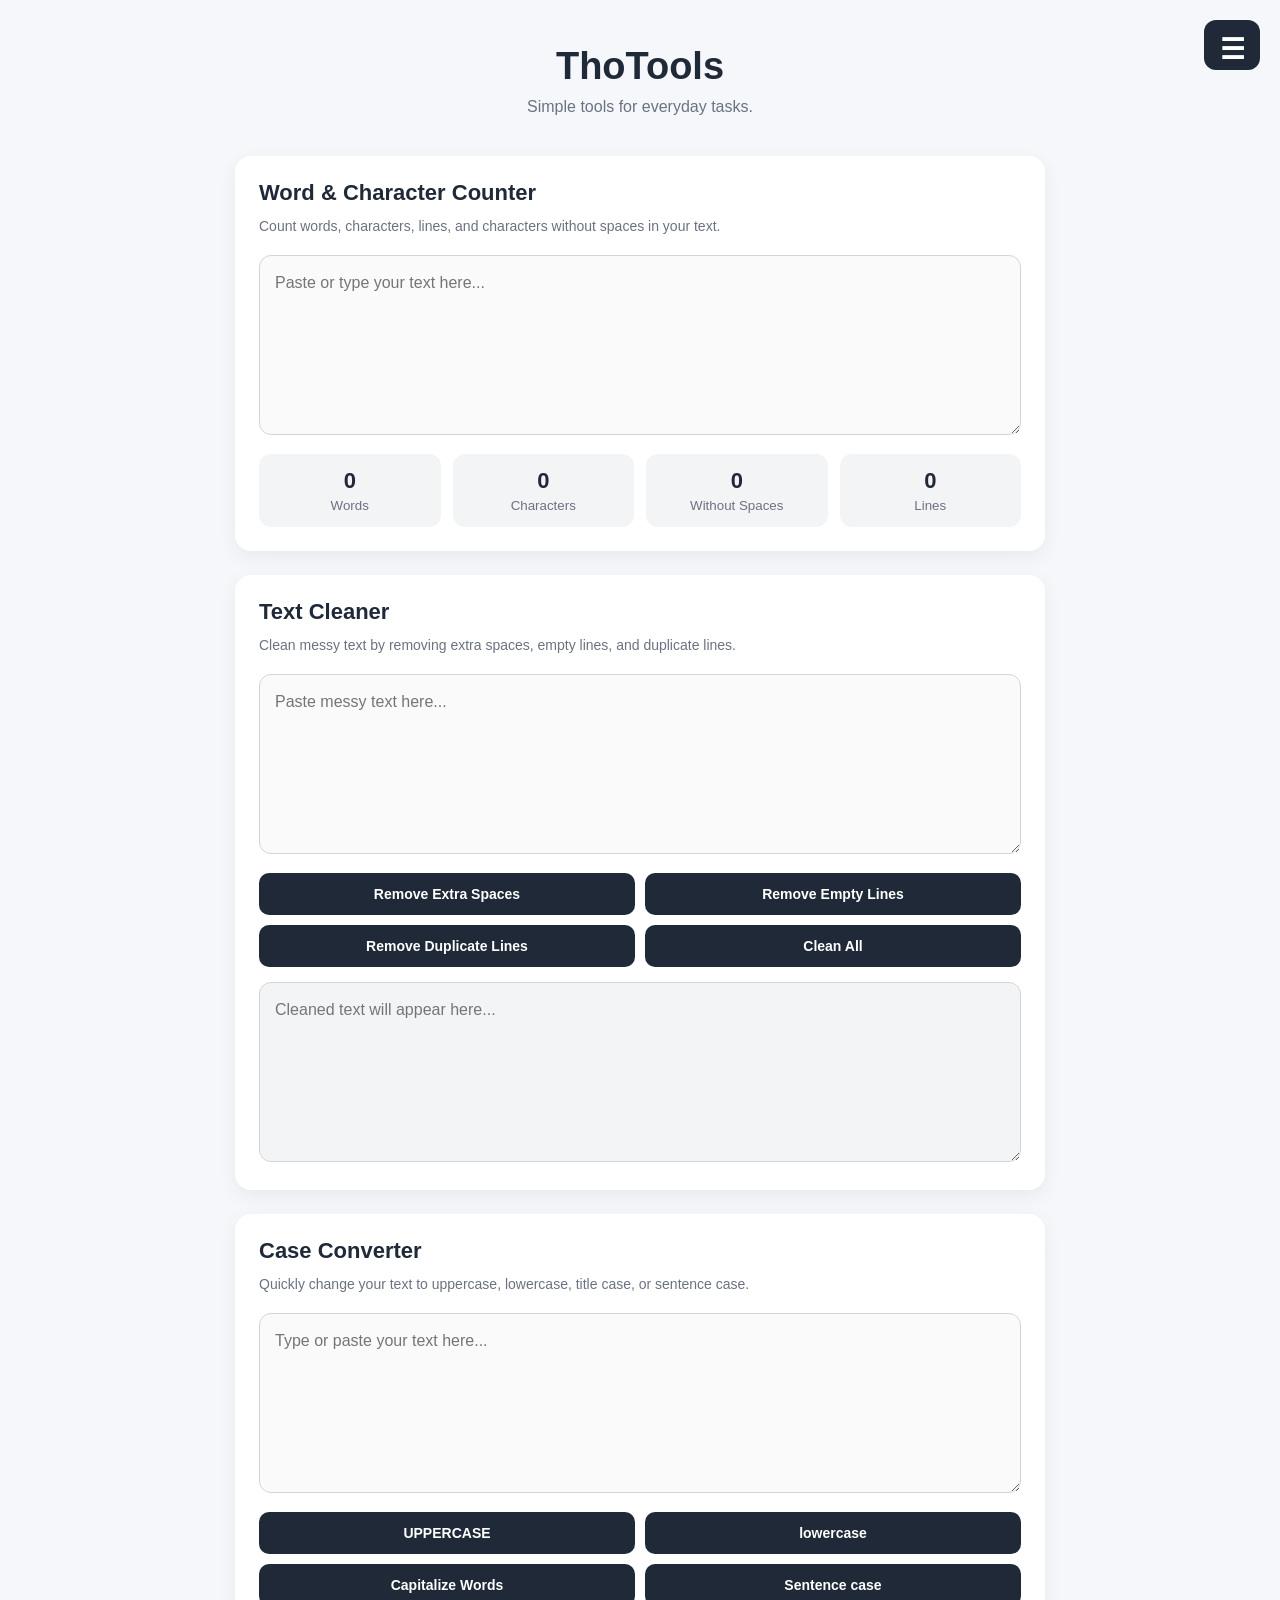
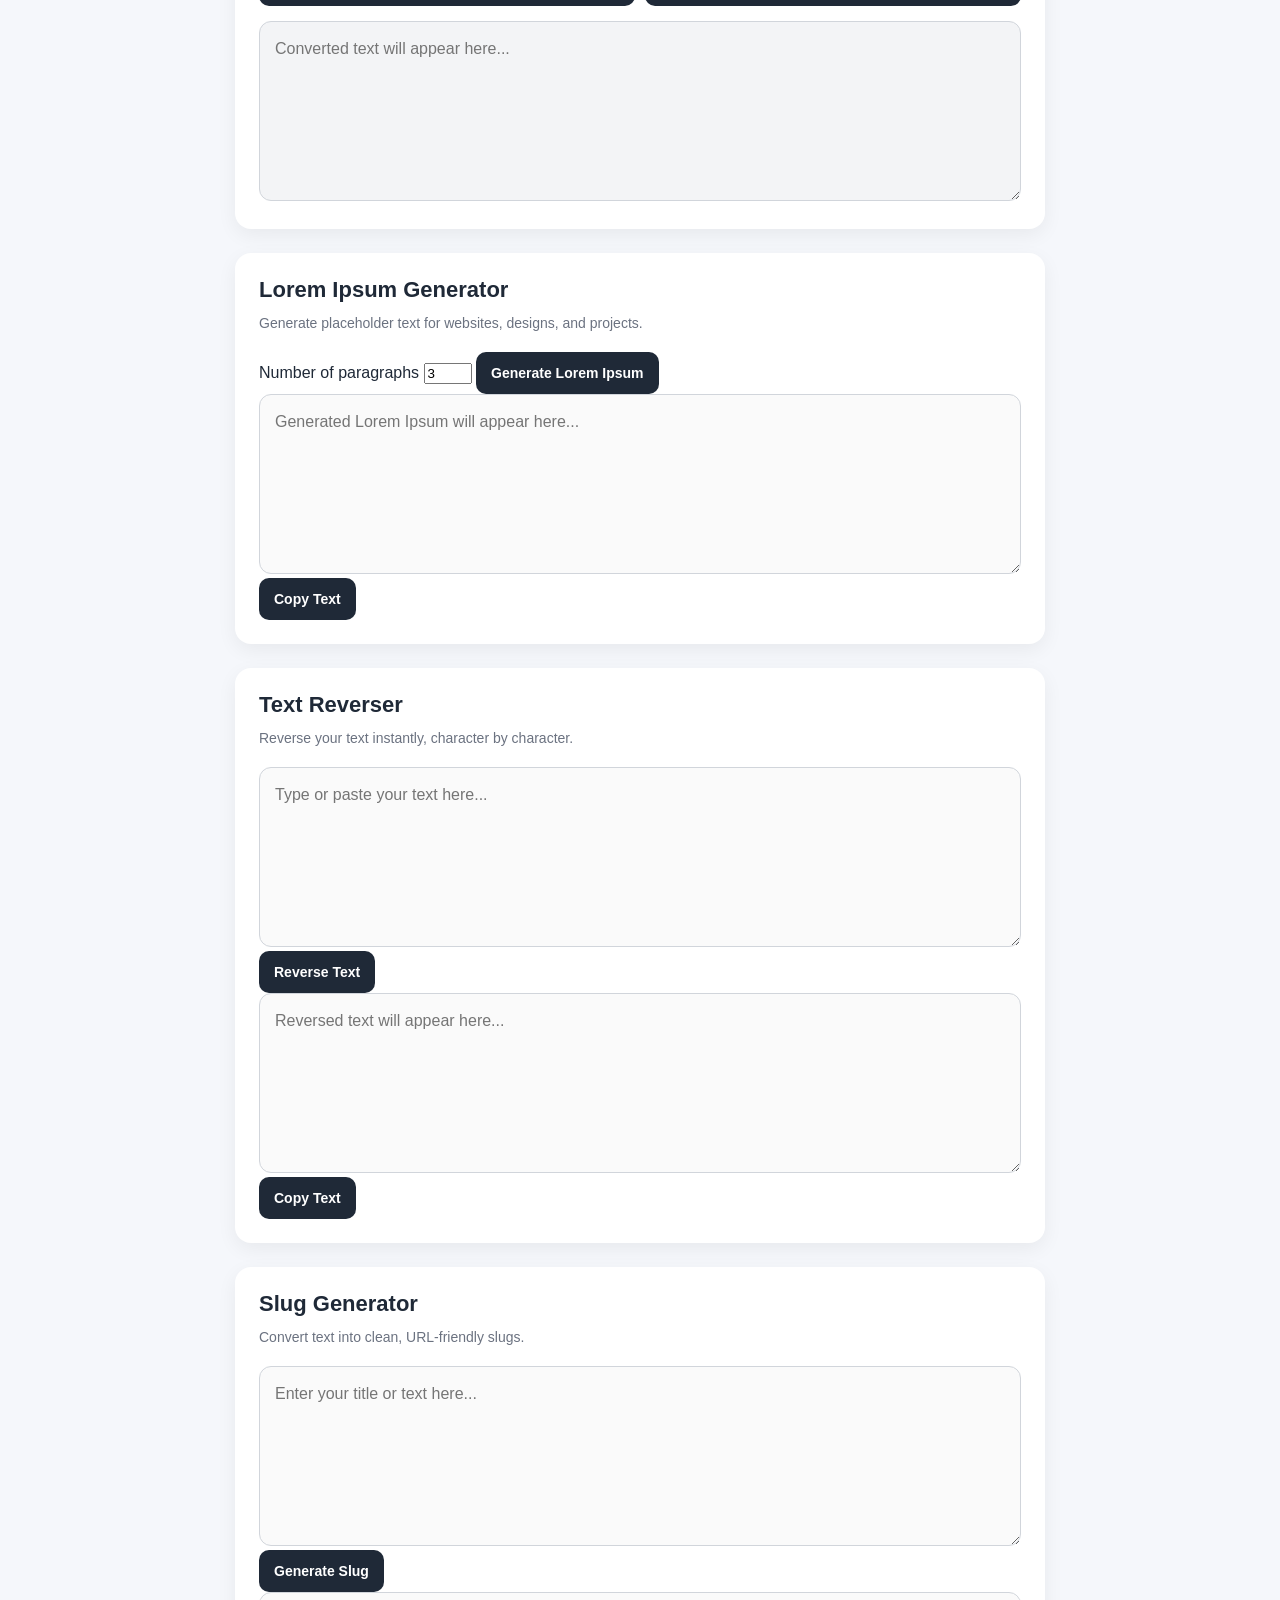
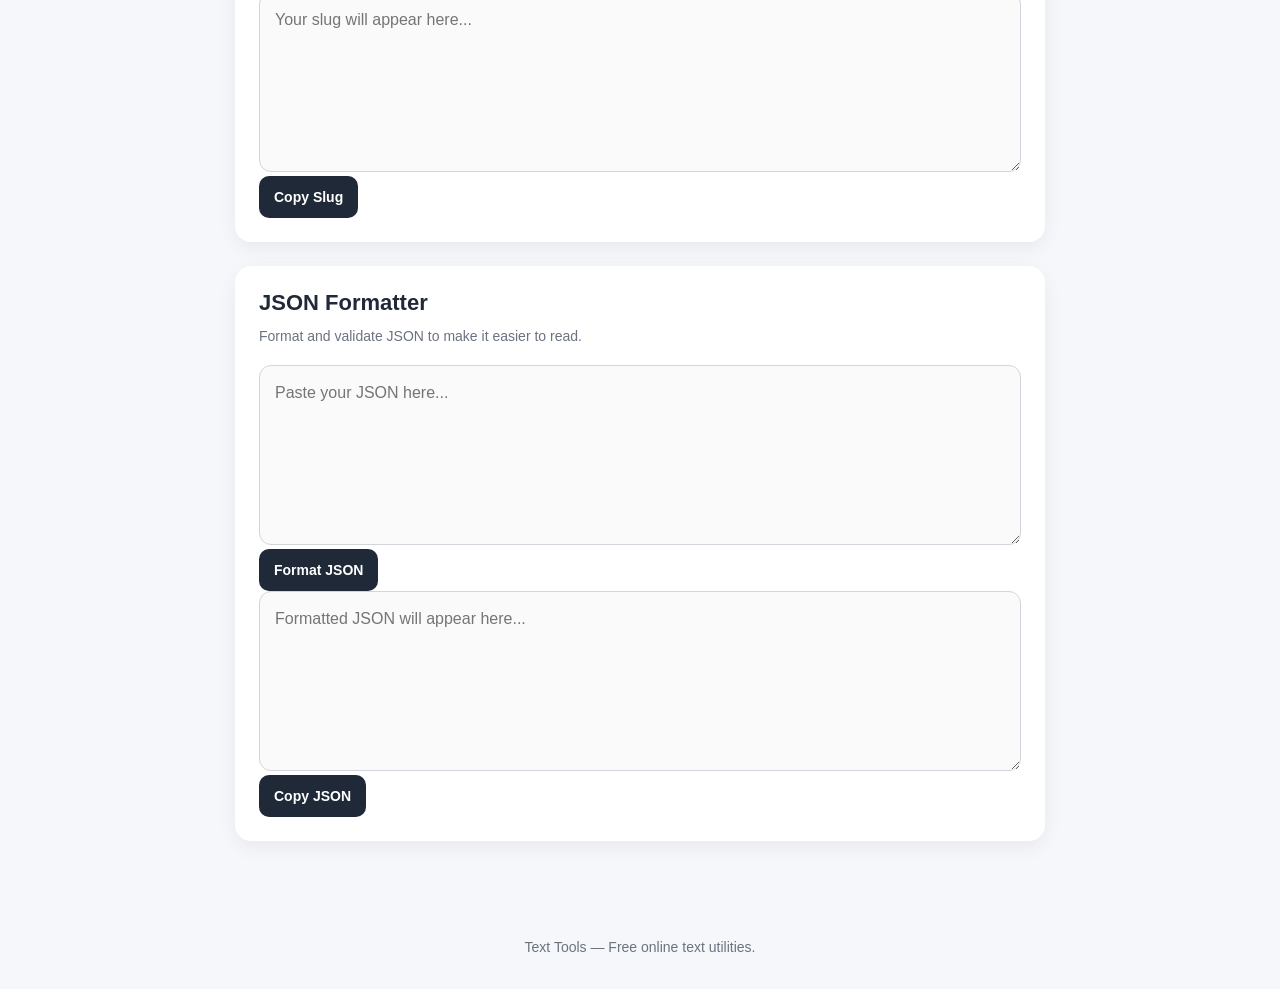
==== index.html @ b66895d8 "Add files via upload" ====
<!DOCTYPE html>
<html lang="id">
<head>
    <meta charset="UTF-8">
    <meta name="viewport" content="width=device-width, initial-scale=1.0">

    <title>Text Tools - Free Online Text Tools</title>

    <link rel="stylesheet" href="style.css">
</head>

<body>

<header>
    <h1>ThoTools</h1>
    <p>Simple tools for everyday tasks.</p>

    <nav>
        <div class="menu-wrapper">
    <button id="menuToggle" class="menu-toggle" aria-label="Open menu">
        ☰
    </button>

    <div id="toolMenu" class="tool-menu">
        <a href="#word-counter">Word Counter</a>
        <a href="#text-cleaner">Text Cleaner</a>
        <a href="#case-converter">Case Converter</a>
        <a href="#lorem-generator">Lorem Ipsum Generator</a>
        <a href="#text-reverser">Text Reverser</a>
        <a href="#slug-generator">Slug Generator</a>
        <a href="#json-formatter">JSON Formatter</a>
    </div>
        </div>

      
    </nav>
</header>

    <main>

        <section class="tool-card" id="word-counter">
            <h2>Word & Character Counter</h2>
<p class="tool-description">
    Count words, characters, lines, and characters without spaces in your text.
</p>
            <textarea
                id="textInput"
                placeholder="Paste or type your text here..."
            ></textarea>

            <div class="stats">
                <div>
                    <span id="wordCount">0</span>
                    <small>Words</small>
                </div>

                <div>
                    <span id="charCount">0</span>
                    <small>Characters</small>
                </div>

                <div>
                    <span id="charNoSpace">0</span>
                    <small>Without Spaces</small>
                </div>

                <div>
                    <span id="lineCount">0</span>
                    <small>Lines</small>
                </div>
            </div>
        </section>
<section class="tool-card" id="text-cleaner">
    <h2>Text Cleaner</h2>
<p class="tool-description">
    Clean messy text by removing extra spaces, empty lines, and duplicate lines.
</p>
    <textarea
        id="cleanerInput"
        placeholder="Paste messy text here..."
    ></textarea>

    <div class="cleaner-buttons">
        <button id="removeExtraSpaces">Remove Extra Spaces</button>
        <button id="removeEmptyLines">Remove Empty Lines</button>
        <button id="removeDuplicates">Remove Duplicate Lines</button>
        <button id="cleanAll">Clean All</button>
    </div>

    <textarea
        id="cleanerOutput"
        placeholder="Cleaned text will appear here..."
        readonly
    ></textarea>
</section>
      <section class="tool-card" id="case-converter">
    <h2>Case Converter</h2>
<p class="tool-description">
    Quickly change your text to uppercase, lowercase, title case, or sentence case.
</p>
    <textarea
        id="caseInput"
        placeholder="Type or paste your text here..."
    ></textarea>

    <div class="case-buttons">
        <button id="uppercaseBtn">UPPERCASE</button>
        <button id="lowercaseBtn">lowercase</button>
        <button id="capitalizeBtn">Capitalize Words</button>
        <button id="sentenceBtn">Sentence case</button>
    </div>

    <textarea
        id="caseOutput"
        placeholder="Converted text will appear here..."
        readonly
    ></textarea>
   </section>
      
<section class="tool-card" id="lorem-generator">
    <h2>Lorem Ipsum Generator</h2>

    <p class="tool-description">
        Generate placeholder text for websites, designs, and projects.
    </p>

    <div class="lorem-controls">
        <label for="paragraphCount">Number of paragraphs</label>

        <input
            type="number"
            id="paragraphCount"
            min="1"
            max="20"
            value="3"
        >

        <button id="generateLorem">Generate Lorem Ipsum</button>
    </div>

    <textarea
        id="loremOutput"
        placeholder="Generated Lorem Ipsum will appear here..."
        readonly
    ></textarea>

    <button id="copyLorem">Copy Text</button>
</section>

<section class="tool-card" id="text-reverser">
    <h2>Text Reverser</h2>

    <p class="tool-description">
        Reverse your text instantly, character by character.
    </p>

    <textarea
        id="reverseInput"
        placeholder="Type or paste your text here..."
    ></textarea>

    <button id="reverseButton">Reverse Text</button>

    <textarea
        id="reverseOutput"
        placeholder="Reversed text will appear here..."
        readonly
    ></textarea>

    <button id="copyReverse">Copy Text</button>
</section>

<section class="tool-card" id="slug-generator">
    <h2>Slug Generator</h2>

    <p class="tool-description">
        Convert text into clean, URL-friendly slugs.
    </p>

    <textarea
        id="slugInput"
        placeholder="Enter your title or text here..."
    ></textarea>

    <button id="generateSlug">Generate Slug</button>

    <textarea
        id="slugOutput"
        placeholder="Your slug will appear here..."
        readonly
    ></textarea>

    <button id="copySlug">Copy Slug</button>
</section>

<section class="tool-card" id="json-formatter">
    <h2>JSON Formatter</h2>

    <p class="tool-description">
        Format and validate JSON to make it easier to read.
    </p>

    <textarea
        id="jsonInput"
        placeholder='Paste your JSON here...'
    ></textarea>

    <button id="formatJson">Format JSON</button>

    <textarea
        id="jsonOutput"
        placeholder="Formatted JSON will appear here..."
        readonly
    ></textarea>

    <button id="copyJson">Copy JSON</button>
</section>
      
    </main>

    <footer>
        <p>Text Tools — Free online text utilities.</p>
    </footer>

    <script src="script.js"></script>

</body>
</html>
---- style.css ----
* {
    box-sizing: border-box;
}

body {
    margin: 0;
    font-family: Arial, sans-serif;
    background: #f5f7fb;
    color: #1f2937;
}

/* HEADER */

header {
    position: relative;
    text-align: center;
    padding: 45px 20px 30px;
} 

header h1 {
    margin: 0;
    font-size: 38px;
    font-weight: 700;
}

header p {
    margin: 10px 0 0;
    color: #6b7280;
    font-size: 16px;
}

/* MAIN */

main {
    width: 100%;
    max-width: 850px;
    margin: auto;
    padding: 10px 20px 40px;
}

/* TOOL CARD */

.tool-card {
    background: #ffffff;
    padding: 24px;
    margin-bottom: 24px;
    border-radius: 16px;
    box-shadow: 0 6px 20px rgba(0, 0, 0, 0.06);
}

.tool-card h2 {
    margin: 0 0 18px;
    font-size: 22px;
}

/* TEXTAREA */

textarea {
    width: 100%;
    min-height: 180px;
    padding: 15px;
    resize: vertical;

    border: 1px solid #d1d5db;
    border-radius: 12px;

    font-size: 16px;
    font-family: inherit;
    line-height: 1.5;

    background: #fafafa;
    color: #111827;

    outline: none;
}

textarea:focus {
    border-color: #6b7280;
    background: #ffffff;
}

/* STATISTICS */

.stats {
    display: grid;
    grid-template-columns: repeat(4, 1fr);
    gap: 12px;
    margin-top: 15px;
}

.stats div {
    text-align: center;
    padding: 14px 8px;
    background: #f3f4f6;
    border-radius: 12px;
}

.stats span {
    display: block;
    font-size: 22px;
    font-weight: 700;
}

.stats small {
    display: block;
    margin-top: 4px;
    color: #6b7280;
}

/* BUTTONS */

.cleaner-buttons,
.case-buttons {
    display: grid;
    grid-template-columns: repeat(2, 1fr);
    gap: 10px;
    margin: 15px 0;
}

button {
    border: none;
    padding: 13px 15px;
    border-radius: 10px;

    background: #1f2937;
    color: white;

    font-size: 14px;
    font-weight: 600;

    cursor: pointer;
}

button:active {
    transform: scale(0.98);
}

button:hover {
    opacity: 0.9;
}

/* OUTPUT */

#cleanerOutput,
#caseOutput {
    background: #f3f4f6;
}

/* FOOTER */

footer {
    text-align: center;
    padding: 20px;
    color: #6b7280;
    font-size: 14px;
}

/* MOBILE */

@media (max-width: 600px) {

    header {
        padding: 35px 15px 25px;
    }

    header h1 {
        font-size: 32px;
    }

    main {
        padding: 10px 12px 30px;
    }

    .tool-card {
        padding: 18px;
        border-radius: 14px;
    }

    .stats {
        grid-template-columns: repeat(2, 1fr);
    }

    .cleaner-buttons,
    .case-buttons {
        grid-template-columns: 1fr;
    }

    textarea {
        min-height: 170px;
    }
}
nav {
    position: absolute;
    top: 20px;
    right: 20px;
    z-index: 1000;
}


nav a {
    text-decoration: none;
    color: #1f2937;
    background: #ffffff;
    border: 1px solid #d1d5db;
    padding: 9px 14px;
    border-radius: 20px;
    font-size: 14px;
    font-weight: 600;
}

nav a:active {
    transform: scale(0.97);
}

html {
    scroll-behavior: smooth;
}
.tool-description {
    margin: -8px 0 18px;
    color: #6b7280;
    font-size: 14px;
    line-height: 1.5;
}
.menu-wrapper {
    position: relative;
    display: flex;
    flex-direction: column;
    align-items: flex-end;
}

.menu-toggle {
    position: relative;
    top: auto;
    right: auto;
    border: none;
    background: #1f2937;
    color: white;
    font-size: 28px;
    width: 56px;
    height: 50px;
    border-radius: 12px;
    cursor: pointer;
}


.tool-menu {
    display: none;
    position: absolute;
    top: 60px;
    right: 0;
    width: 240px;
    background: white;
    border-radius: 14px;
    padding: 10px;
    box-shadow: 0 8px 25px rgba(0, 0, 0, 0.15);
    z-index: 1000;
}


.tool-menu.show {
    display: flex;
    flex-direction: column;
}

.tool-menu a {
    color: #1f2937;
    text-decoration: none;
    padding: 12px 14px;
    border-radius: 10px;
    font-weight: 600;
}

.tool-menu a:hover {
    background: #f1f3f5;
}
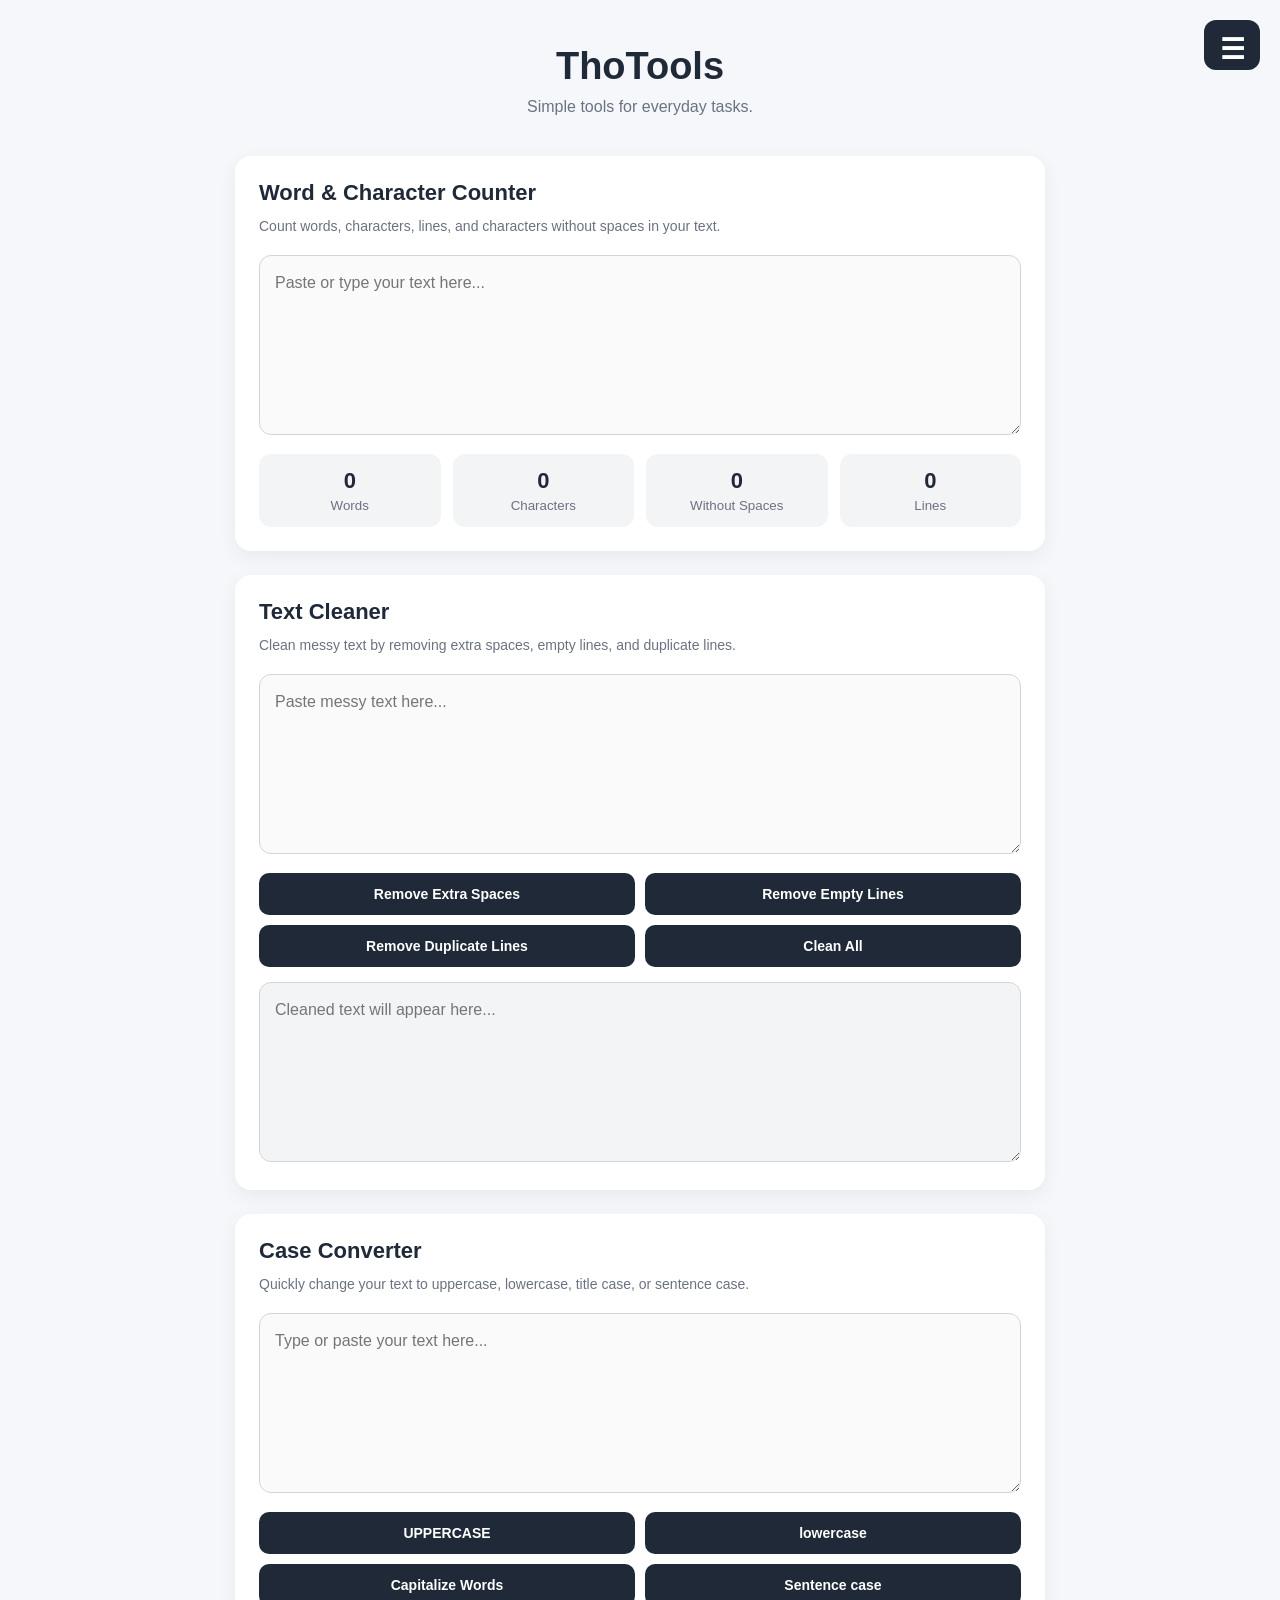
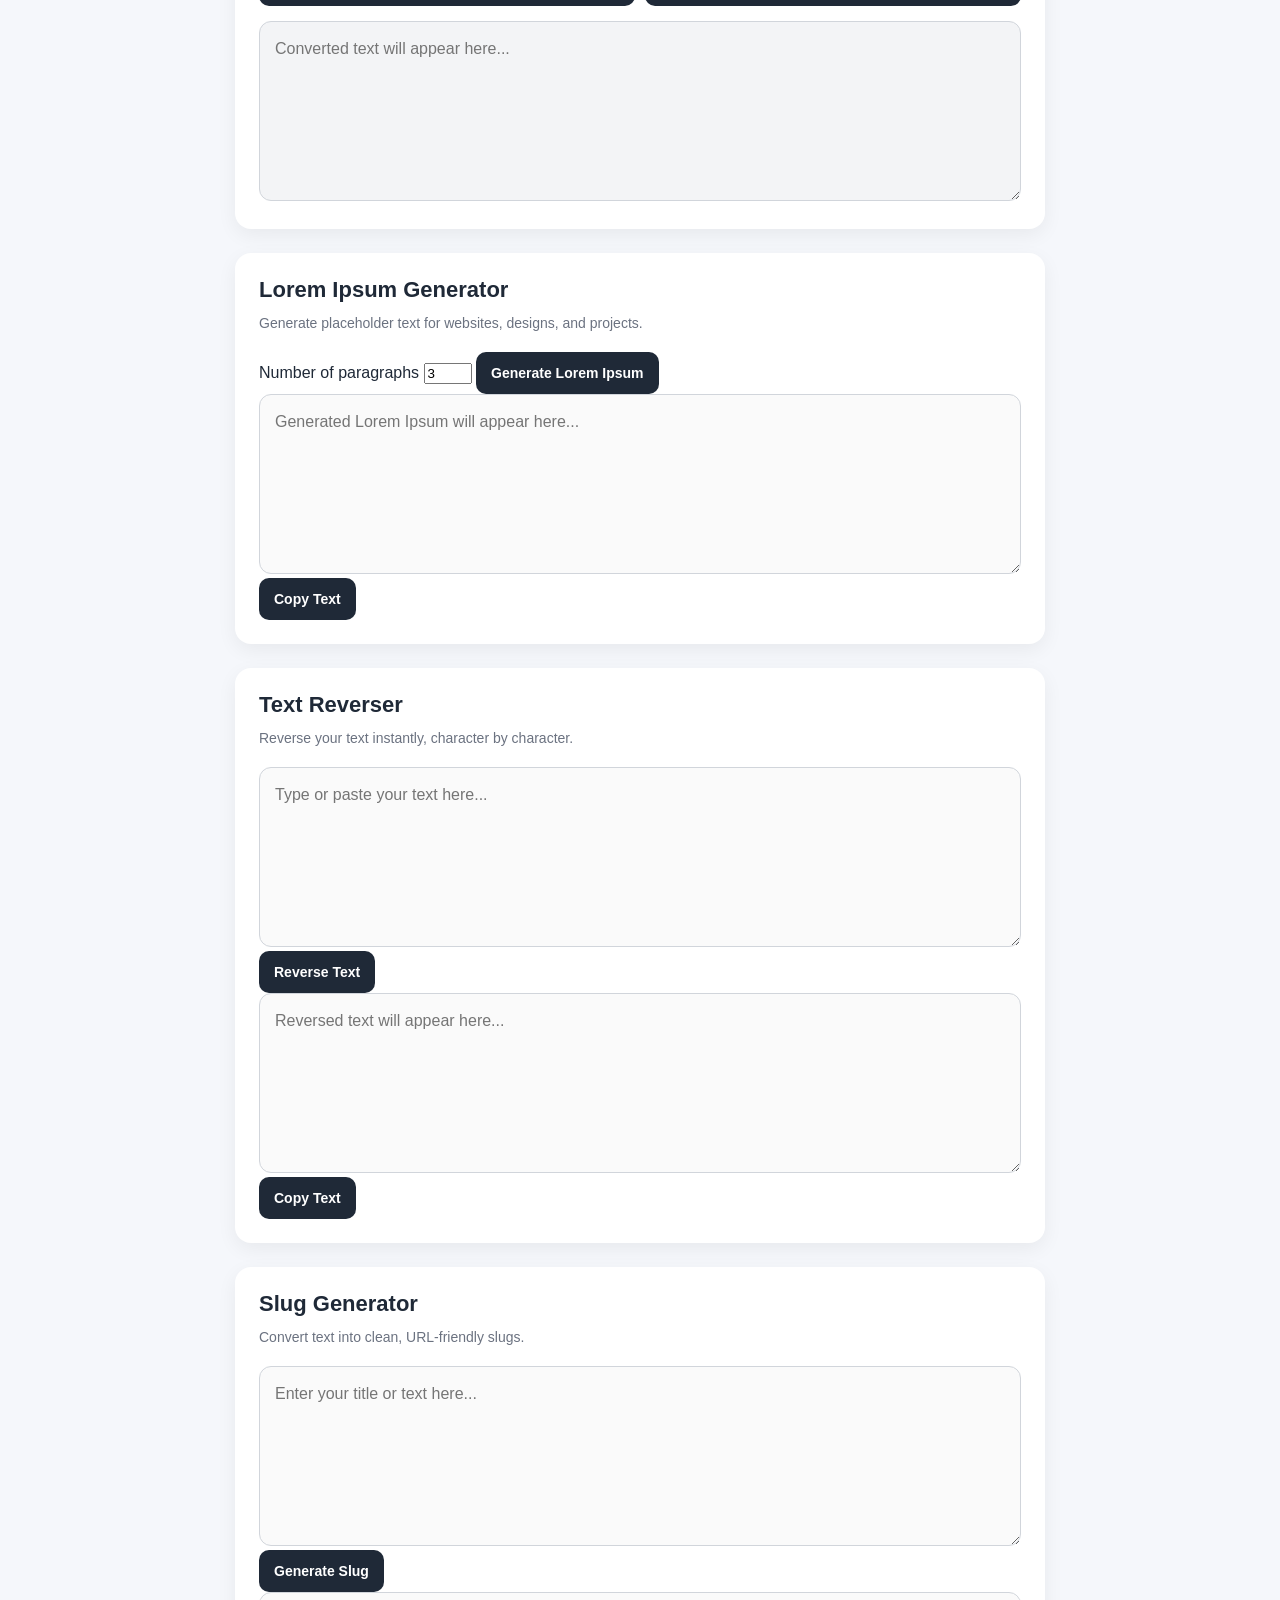
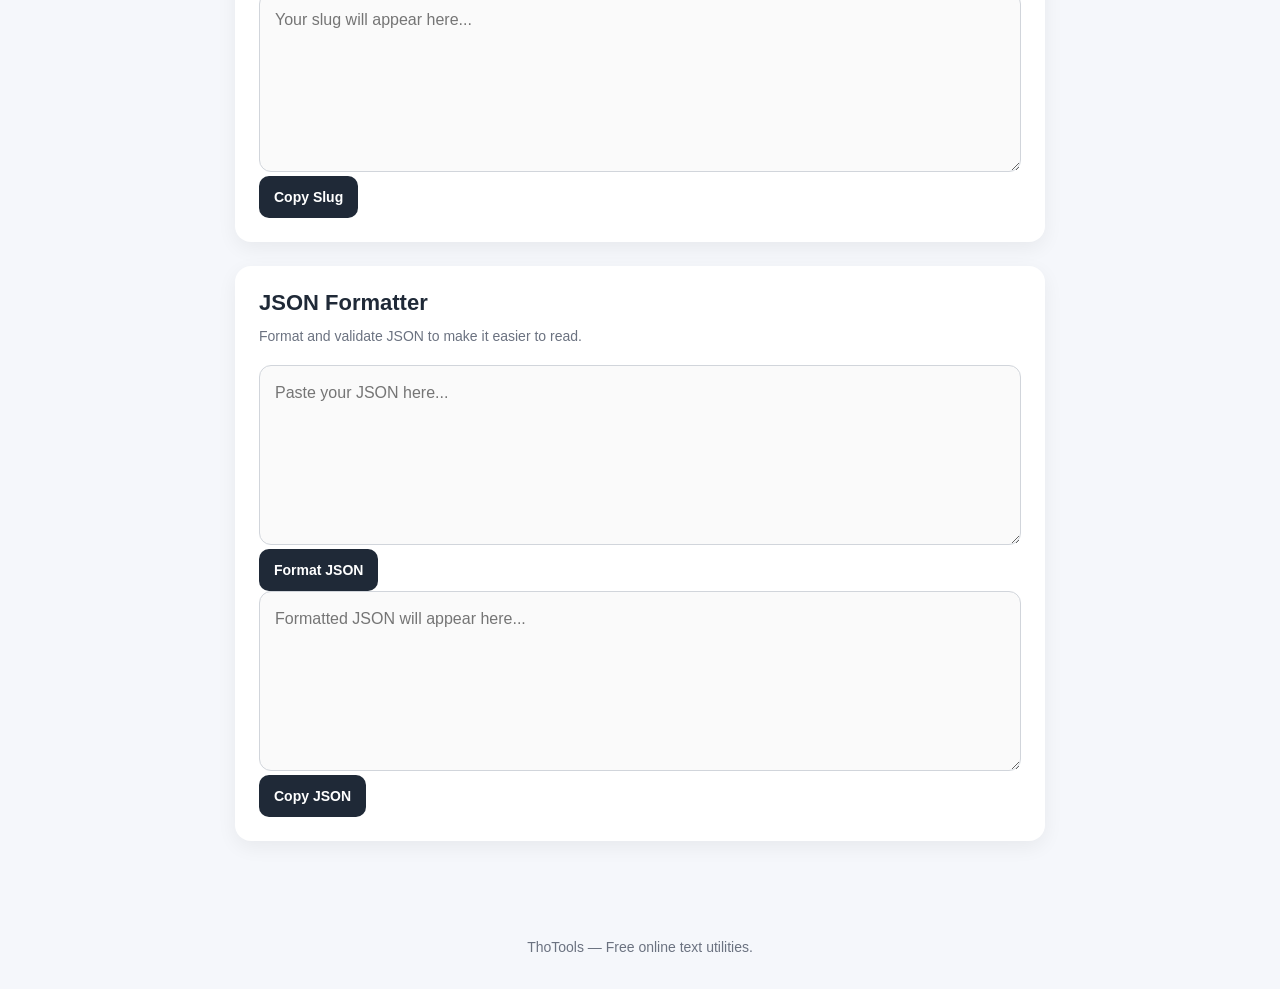
==== commit 052725e3: "Update index.html" ====
--- a/index.html
+++ b/index.html
@@ -4,8 +4,10 @@
     <meta charset="UTF-8">
     <meta name="viewport" content="width=device-width, initial-scale=1.0">
 
-    <title>Text Tools - Free Online Text Tools</title>
-
+    <title>ThoTools - Free Online Text Tools</title>
+    
+    <meta name="description" content="ThoTools provides free online text tools for everyday tasks, including a word and character counter, text cleaner, and case converter.">
+    
     <link rel="stylesheet" href="style.css">
 </head>
 
@@ -219,10 +221,10 @@
     </main>
 
     <footer>
-        <p>Text Tools — Free online text utilities.</p>
+        <p>ThoTools — Free online text utilities.</p>
     </footer>
 
     <script src="script.js"></script>
 
 </body>
-</html>+</html>
